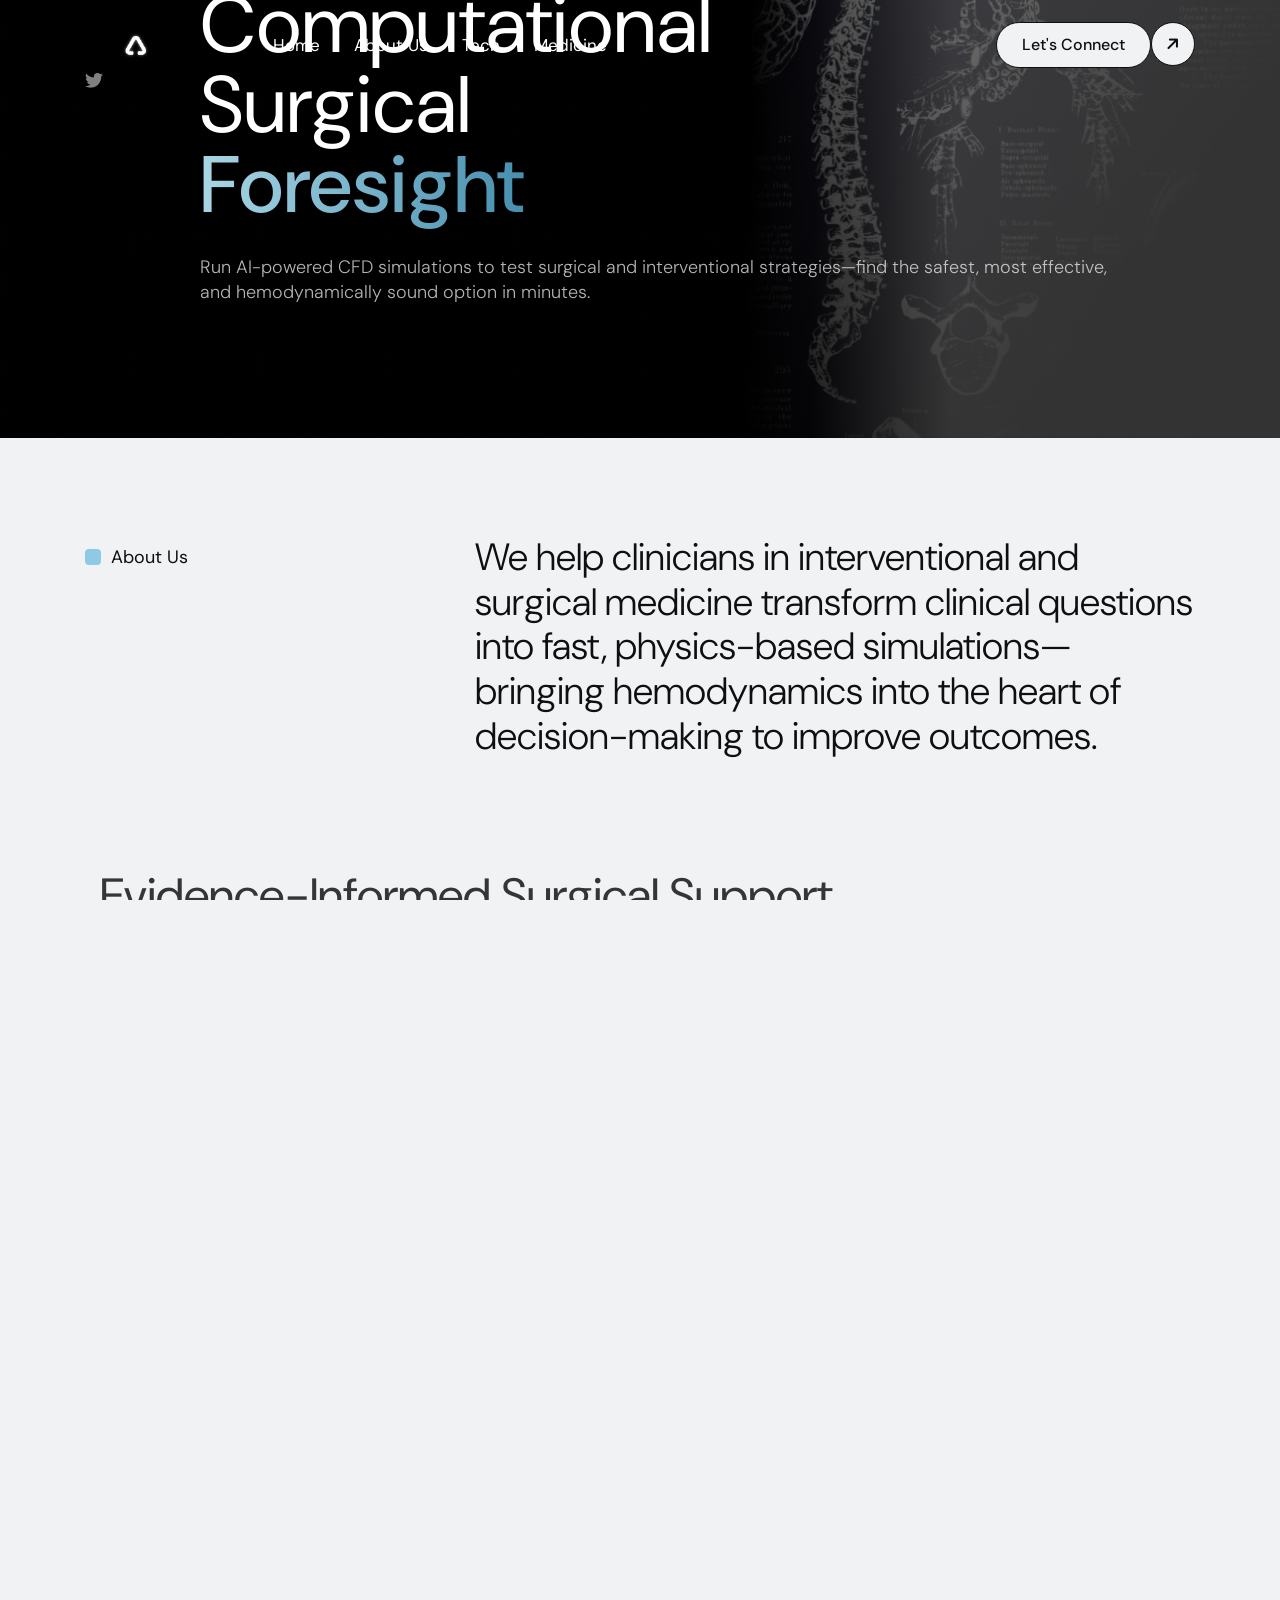
==== index.html @ a86512cd "Organize site for Github pages" ====
<!DOCTYPE html>
<html lang="en">

<head>
  <meta charset="UTF-8">
  <meta http-equiv="X-UA-Compatible" content="IE=edge">
  <meta name="viewport" content="width=device-width, initial-scale=1.0">
  <meta name="description" content="Feux HTML Template">

  <title>Radiel Health</title>

  <!-- Fav Icon -->
  <link rel="icon" type="image/x-icon" href="assets/imgs/logo/favicon.png">





  <!-- Vendor CSS Files -->
  <link rel="stylesheet" href="assets/vendor/bootstrap.min.css">
  <link rel="stylesheet" href="assets/vendor/all.min.css">
  <link rel="stylesheet" href="assets/vendor/swiper-bundle.min.css">
  <link rel="stylesheet" href="assets/vendor/progressbar.css">
  <link rel="stylesheet" href="assets/vendor/meanmenu.min.css">
  <link rel="stylesheet" href="assets/vendor/magnific-popup.css">
  <link rel="stylesheet" href="assets/vendor/animate.min.css">
  <link rel="stylesheet" href="assets/vendor/nice-select.css">

  <!-- Template Main CSS File -->
  <link rel="stylesheet" href="assets/css/style.css">

  <!-- Custom styles for equal sizing -->
  <style>
    .about-area-6 .section-content {
      display: flex;
      justify-content: space-between;
      align-items: center;
      gap: 20px;
    }
    
    .about-area-6 .thumb.thumb-3 {
      flex: 1;
      max-width: 33.333%;
      margin: 0;
    }

    .about-area-6 {
      padding-bottom: 50px;   /* Reduced padding */
      margin-bottom: 60px;    /* Back to original margin */
      position: relative;     /* Ensure proper stacking */
      z-index: 1;            /* Keep it above background but below other sections */
    }

    .about-area-6-inner {
      padding: 60px 0;       /* Add vertical padding to inner container */
    }

    /* Custom styling for Evidence-Informed Surgical Support */
    .process-area .section-title,
    .about-area-4 .section-title {
      font-size: 48px;  /* Larger font size */
      line-height: 1.2;  /* Comfortable line height */
      margin-bottom: 30px;  /* Space below the title */
      font-weight: 400;  /* Normal weight */
    }

    .process-area .section-subtitle,
    .about-area-4 .section-subtitle {
      font-size: 18px;  /* Subtitle size */
      margin-bottom: 15px;  /* Space below subtitle */
    }

    /* Custom styling for GNN section title */
    .video-area .section-title {
      font-size: 48px;  /* Match Evidence-Informed Surgical Support size */
      line-height: 1.2;  /* Comfortable line height */
      margin-bottom: 30px;  /* Space below the title */
      font-weight: 400;  /* Normal weight */
    }

    /* Hero section title styling */
    .hero-area-5 .section-title {
      font-size: 80px;  /* Larger hero title */
      line-height: 1;   /* Tighter line height to maintain section size */
      font-weight: 400; /* Normal weight */
      margin-bottom: 30px;
    }

    /* Hide explore details buttons */
    .hero-area-5 .btn-wrapper {
      display: none; /* Hide the buttons completely */
    }

    /* Maintain section spacing but reduce bottom padding */
    .hero-area-5 .section-content-wrapper {
      padding: inherit;  /* Keep existing padding */
      padding-bottom: 40px;  /* Reduced bottom padding */
    }

    .hero-area-5-inner.section-spacing {
      padding-bottom: 60px;  /* Reduced section spacing */
    }

    /* Footer background styling */
    .footer-area-2 {
      position: relative;
      background-color: #1a1a1a;  /* Dark background color */
    }

    .footer-area-2 .area-bg {
      position: absolute;
      top: 0;
      left: 0;
      width: 100%;
      height: 100%;
      opacity: 0.1;  /* Adjust the opacity of the background pattern */
    }

    /* Sticky header styling */
    .header-sticky.sticky {
      background-color: rgba(26, 26, 26, 0.95);  /* Dark semi-transparent background */
      backdrop-filter: blur(10px);  /* Blur effect for glass morphism */
      -webkit-backdrop-filter: blur(10px);  /* For Safari support */
      box-shadow: 0 4px 30px rgba(0, 0, 0, 0.1);  /* Subtle shadow */
    }

    .header-sticky.sticky .header-logo img {
      filter: brightness(0) invert(1);  /* Make logo white when sticky */
    }

    /* Subtitle decoration styling */
    .section-subtitle:before {
      background-color: #8ECAE6 !important;  /* Light blue color */
      width: 10px;
      height: 10px;
      border-radius: 2px;
    }
    
    /* Targeted fix for neurosurgery section only */
    .service-area .services-wrapper-box .service-box-1:nth-child(3) .content {
      overflow: visible !important;
      height: auto !important;
      min-height: auto !important;
      padding-bottom: 50px !important;
    }
    
    .service-area .services-wrapper-box .service-box-1:nth-child(3) .service-list {
      margin-bottom: 30px !important;
    }
    
    .service-area .services-wrapper-box .service-box-1:nth-child(3) .service-box-inner.body {
      overflow: visible !important;
      padding-bottom: 60px !important;
    }

    /* Make sure the decoration shows on light and dark backgrounds */
    .section-subtitle.light:before {
      background-color: #8ECAE6 !important;
    }
  </style>

</head>


<body class="body-wrapper body-marketing-agency">

  <!-- Preloader -->
  <div id="preloader">
    <div id="container" class="container-preloader">
      <div class="animation-preloader">
        <div class="spinner"></div>

      </div>
      <div class="loader-section section-left"></div>
      <div class="loader-section section-right"></div>
    </div>
  </div>



  <!-- Sroll to top -->
  <div class="progress-wrap">
    <svg class="progress-circle svg-content" width="100%" height="100%" viewBox="-1 -1 102 102">
      <path d="M50,1 a49,49 0 0,1 0,98 a49,49 0 0,1 0,-98"></path>
    </svg>
  </div>

  <!-- side toggle start -->
  <aside class="fix">
    <div class="side-info">
      <div class="side-info-content">
        <div class="offset-widget offset-header">
          <div class="offset-logo">
            <a href="index.html">
              <img src="assets/imgs/logo/logo.png" alt="site logo">
            </a>
          </div>
          <button id="side-info-close" class="side-info-close">
            <i class="fas fa-times"></i>
          </button>
        </div>
        <div class="mobile-menu d-xl-none fix"></div>
        <div class="offset-info-box">
          <h2 class="title">Contact Us</h2>
          <div class="text-wrapper">
            <p class="text">Want to learn more about our technology?</p>
          </div>
          <div class="t-btn-group">
            <a class="t-btn t-btn-primary" href="mailto:hello@radielhealth.com">Email Us</a>
          </div>
        </div>
        
        <div class="offset-widget-box">
          <div class="social-links">
            <a href="https://x.com/HelloRadiel"><i class="fa-brands fa-twitter"></i></a>
          </div>
        </div>
      </div>
    </div>
  </aside>
  <div class="offcanvas-overlay"></div>
  <!-- side toggle end -->

  <!-- search modal start -->
  <div class="modal fade" id="search-template" data-bs-backdrop="static" data-bs-keyboard="false" tabindex="-1"
    aria-labelledby="search-template" aria-hidden="true">
    <button type="button" class="btn-close" data-bs-dismiss="modal" aria-label="Close"></button>
    <div class="modal-dialog modal-dialog-centered">
      <div class="modal-content">
        <div class="modal-body">
          <form action="#" class="form-search">
            <input type="text" placeholder="Search">
            <button type="submit"><i class="fa-solid fa-magnifying-glass"></i></button>
          </form>
        </div>
      </div>
    </div>
  </div>
  <!-- search modal end -->

  <!-- Header area start -->
  <header class="header-area-5">
    <div class="header-main header-sticky">
      <div class="container large">
        <div class="header-area-5-inner">
          <div class="header-logo">
            <a href="index.html">
              <img src="assets/imgs/logo/logo-light.png" class="normal-logo" alt="Site Logo">
            </a>
          </div>
          <div class="header-nav">
            <nav class="main-menu">
              <ul>
                <li><a href="index.html">Home</a></li>
                <li><a href="#about">About Us</a></li>
                <li><a href="#tech">Tech</a></li>
                <li><a href="#medical-impact">Medicine</a></li>
              </ul>
            </nav>
          </div>
          <div class="header-button">
            <div class="t-btn-group">
              <a class="t-btn t-btn-circle" href="mailto:hello@radielhealth.com">
                <i class="fa-solid fa-arrow-right"></i>
              </a>
              <a class="t-btn t-btn-primary" href="mailto:hello@radielhealth.com">Let's Connect</a>
              <a class="t-btn t-btn-circle" href="mailto:hello@radielhealth.com">
                <i class="fa-solid fa-arrow-right"></i>
              </a>
            </div>
          </div>
          <div class="header-offcanvas d-xl-none">
            <button class="side-toggle">
              <i class="fa-solid fa-bars"></i></button>
          </div>
        </div>
      </div>
    </div>
  </header>
  <!-- Header area end -->

  <div class="has-smooth" id="has_smooth"></div>
  <div id="smooth-wrapper">
    <div id="smooth-content">



      <main>

        <!-- hero area stat  -->
        <section class="hero-area-5">
          <div class="area-bg">
            <img src="assets/imgs/shape/radiel_background.png" alt="image">
    
            <div class="dots">
    
            </div>
          </div>
          <div class="container large">
            <div class="hero-area-5-inner section-spacing">
              <div class="section-content-wrapper section-spacing-top">
                <div class="social-links">
                  <a href="https://x.com/HelloRadiel"><i class="fa-brands fa-twitter"></i></a>
                </div>
                <div class="section-content">
                  <div class="section-title-wrapper">
                    <div class="subtitle-wrapper">
                      <span class="section-subtitle char-anim" data-delay="0.60">Radiel Health</span>
                    </div>
                    <div class="title-wrapper fade-anim" data-delay="0.75">
                      <h1 class="section-title">Computational<br>Surgical<br><span style="background: linear-gradient(to right, #A9D6E5, #468FAF); -webkit-background-clip: text; -webkit-text-fill-color: transparent;">Foresight</span></h1>
                    </div>
                  </div>
                  <div class="text-wrapper fade-anim" data-delay="0.90">
                    <p class="text">Run AI-powered CFD simulations to test surgical and interventional strategies—find the safest, most effective, and hemodynamically sound option in minutes.</p>
                  </div>
                  <div class="btn-wrapper fade-anim">
                    <a class="t-btn t-btn-primary" href="mailto:hello@radielhealth.com">Explore Services</a>
                  </div>
                </div>
                <div class="area-shape-image fade-anim" data-delay="1.20" data-direction="top" data-offset="100"
                  data-ease="bounce">
                  <div class="shape-1">
 
                  </div>
                </div>
              </div>
            </div>
          </div>
        </section>
        <!-- hero area end  -->

        <!-- about area start  -->
        <section id="about" class="about-area-5">
          <div class="container">
            <div class="about-area-5-inner section-spacing">
              <div class="section-content-wrapper">
                <div class="content-first fade-anim" data-direction="right">
                  <div class="subtitle-wrapper">
                    <span class="section-subtitle">About Us</span>
                  </div>
                  <div class="content-shape-1">
             
                  </div>
                </div>
                <div class="section-content fade-anim" data-direction="left">
                  <div class="section-title-wrapper">
                    <div class="title-wrapper">
                      <h2 class="section-title">We help clinicians in interventional and surgical medicine transform clinical questions into fast, physics-based simulations—bringing hemodynamics into the heart of decision-making to improve outcomes. </h2>
                    </div>
                  </div>
                  <!-- Removing About Us button wrapper -->
                </div>
              </div>

              <!-- process area start  -->
        <section class="process-area page-services">
          <div class="process-area-inner section-spacing">
            <div class="container">
              <div class="section-header">
                <div class="section-title-wrapper">
                  <!-- <div class="subtitle-wrapper fade-anim">
                    <span class="section-subtitle">About Us</span>
                  </div> -->
                  <div class="title-wrapper fade-anim">
                    <h2 class="section-title">Evidence-Informed Surgical Support</h2>
                  </div>
                </div>
                <div class="btn-wrapper fade-anim">
                  <div class="t-btn-group">
    
                    </a>

                    </a>
                  </div>
                </div>
              </div>
            </div>            <div class="process-wrapper-box fade-anim">
              <div class="container">
                <div class="process-wrapper">
                  <div class="process-box-1 fade-anim">
                    <span class="number">01</span>
                    <div class="thumb">
                      <img src="assets/imgs/icon/icon-1.webp" alt="image">
                    </div>
                    <div class="content">
                      <h3 class="title">Prevent Long-Term Complications</h3>
                      <p class="text">We understand blood flow to identify procedures with decreased complications such as fibrosis.
                        </p>
                    </div>
                  </div>
                  <div class="process-box-1 fade-anim">
                    <span class="number">02</span>
                    <div class="thumb">
                      <img src="assets/imgs/icon/icon-2.webp" alt="image">
                    </div>
                    <div class="content">
                      <h3 class="title">Visualize Blood Flow for Patients</h3>
                      <p class="text">By studying both anatomy and fluid behaviour across different interventions, we can personalize surgeries.</p>
                    </div>
                  </div>
                  <div class="process-box-1 fade-anim">
                    <span class="number">03</span>
                    <div class="thumb">
                      <img src="assets/imgs/icon/icon-3.webp" alt="image">
                    </div>
                    <div class="content">
                      <h3 class="title">Optimize Placement Sites for Interventions</h3>
                      <p class="text">We support surgical design by flagging the vascular access sites most likely to optimize patency.</p>
                    </div>
                  </div>
                </div>
              </div>
            </div>
          </div>
        </section>
        <!-- process area end  -->
   
            </div>
          </div>
        </section>
        <!-- about area end  -->
     <!-- video area start  -->
     <section id="tech" class="video-area fade-anim">
      <div class="area-bg">
        <img src="assets/imgs/shape/tech_background.png" alt="image" style="width: 100%; height: 100%; object-fit: cover; position: absolute; top: 0; left: 0;">
      </div>
      <div class="container">
        <div class="video-area-inner section-spacing">
          <div class="section-content">
            <div class="section-title-wrapper">
              <div class="subtitle-wrapper fade-anim">
                <span class="section-subtitle" style="color: #FFFFFF;">Our Technology</span>
              </div>
              <div class="title-wrapper fade-anim ">
                <h2 class="section-title">We use AI to predict CFD data & speed up simulations.
                  </h2>
              </div>
            </div>
          </div>
        </div>
      </div>
    </section>
    <!-- video area end  -->
        <!-- services area start  -->
        <section class="service-area-5 fade-anim">
          <div class="container">
            <div class="service-area-5-inner section-spacing-top">
              <div class="section-header">
                <div class="section-title-wrapper fade-anim">
                  <div class="subtitle-wrapper">
                    <span class="section-subtitle">Our Technology</span>
                  </div>
                </div>
                <div class="btn-wrapper fade-anim">
                  <div class="t-btn-group">
                    <a class="t-btn t-btn-circle" href="mailto:hello@radielhealth.com">
                      <i class="fa-solid fa-arrow-right"></i>
                    </a>
                    <a class="t-btn t-btn-primary" href="mailto:hello@radielhealth.com">Our Services</a>
                    <a class="t-btn t-btn-circle" href="mailto:hello@radielhealth.com">
                      <i class="fa-solid fa-arrow-right"></i>
                    </a>
                  </div>
                </div>
              </div>
              <div class="services-wrapper-box fade-anim">
                <div class="services-wrapper">
                  <div class="area-bg">
                    <img src="assets/imgs/shape/tech_background.jpg" alt="image">
                  </div>
                  <ul class="nav nav-pills" id="pills-tab" role="tablist">
                    <li class="nav-item" role="presentation">
                      <div class="nav-link active" id="pills-home-tab" data-bs-toggle="pill"
                        data-bs-target="#pills-home" role="tab" aria-controls="pills-home" aria-selected="true">
                        <div class="service-name">
                          <h2 class="title">Computational Fluid Dynamics (CFD) <span class="number">/01</span></h2>
                        </div>
                      </div>
                    </li>
                    <li class="nav-item" role="presentation">
                      <div class="nav-link" id="pills-profile-tab" data-bs-toggle="pill" data-bs-target="#pills-profile"
                        role="tab" aria-controls="pills-profile" aria-selected="false">
                        <div class="service-name">
                          <h2 class="title">Graph Neural Networks (GNNs) <span class="number">/02</span></h2>
                        </div>
                      </div>
                    </li>
                    <li class="nav-item" role="presentation">
                      <div class="nav-link" id="pills-contact-tab" data-bs-toggle="pill" data-bs-target="#pills-contact"
                        role="tab" aria-controls="pills-contact" aria-selected="false">
                        <div class="service-name">
                          <h2 class="title">Radiology-Guided CFD Pipeline<span class="number">/03</span></h2>
                        </div>
                      </div>
                    </li>
                    <li class="nav-item" role="presentation">
                      <div class="nav-link" id="pills-disabled-tab" data-bs-toggle="pill"
                        data-bs-target="#pills-disabled" role="tab" aria-controls="pills-disabled"
                        aria-selected="false">
                        <div class="service-name">
                          <h2 class="title">Physics Residuals & Error Analysis<span class="number">/04</span></h2>
                        </div>
                      </div>
                    </li>
                  </ul>
                  <div class="tab-content" id="pills-tabContent">
                    <div class="tab-pane fade show active" id="pills-home" role="tabpanel"
                      aria-labelledby="pills-home-tab" tabindex="0">
                      <div class="service-box-5">
                        <div class="area-bg">
                          <img src="assets/imgs/shape/shape-33.webp" alt="image">
                        </div>
                        <div class="thumb">
                          <img src="assets/imgs/icon/icon-10.webp" alt="image">
                        </div>
                        <div class="content">
                          <h3 class="title">Computational Fluid Dynamics</h3>
                          <p class="text">We run CFD simulations in vascular, cardiac and neurovascular interventions to build training datasets for our AI models. We are studying the following metrics: </p>
                          <div class="feature-list">
                            <ul>
                              <li>Wall Shear Stress (WSS)</li>
                              <li>Oscillatory Shear Index (OSI)</li>
                              <li>Time Averaged Wall Shear Stress (TAWSS)</li>
                              <li>Energy Loss</li>
                            </ul>
                          </div>
                          <!-- Removing "View Details" button -->
                        </div>
                      </div>
                    </div>
                    <div class="tab-pane fade" id="pills-profile" role="tabpanel" aria-labelledby="pills-profile-tab"
                      tabindex="0">
                      <div class="service-box-5">
                        <div class="area-bg">
                          <img src="assets/imgs/shape/shape-33.webp" alt="image">
                        </div>
                        <div class="thumb">
                          <img src="assets/imgs/icon/icon-28.webp" alt="image">
                        </div>
                        <div class="content">
                          <h3 class="title">Graph Neural Networks (GNNs)</h3>
                          <p class="text">GNNs are AI models where nodes and edges represent blood vessel anatomy and flow. These help capture how vessel structure influences blood dynamics and:</p>
                          <div class="feature-list">
                            <ul>
                              <li>Obtain CFD data without long simulations</li>
                              <li>Get real-time predictions of blood flow</li>
                              <li>Personlize interventions</li>
                              <li>Identify high risk complications</li>
                            </ul>
                          </div>
                          <!-- Removing "View Details" button -->
                        </div>
                      </div>
                    </div>
                    <div class="tab-pane fade" id="pills-contact" role="tabpanel" aria-labelledby="pills-contact-tab"
                      tabindex="0">
                      <div class="service-box-5">
                        <div class="area-bg">
                          <img src="assets/imgs/shape/shape-33.webp" alt="image">
                        </div>
                        <div class="thumb">
                          <img src="assets/imgs/icon/icon-29.webp" alt="image">
                        </div>
                        <div class="content">
                          <h3 class="title">Radiology-Guided CFD Pipeline</h3>
                          <p class="text">We streamline the process of using medical imaging for flow modeling. Our pipeline segments vessels and prepares them for simulation with minimal manual input.</p>
                          <div class="feature-list">
                            <ul>
                              <li>Supports CT, MRI, ultrasound</li>
                              <li>Automatic vessel segmentation</li>
                              <li>Reconstructs 3D Models</li>
                              <li>Uses filetypes already in the clinic</li>
                            </ul>
                          </div>
                          <!-- Removing "View Details" button -->
                        </div>
                      </div>
                    </div>
                    <div class="tab-pane fade" id="pills-disabled" role="tabpanel" aria-labelledby="pills-disabled-tab"
                      tabindex="0">
                      <div class="service-box-5">
                        <div class="area-bg">
                          <img src="assets/imgs/shape/shape-33.webp" alt="image">
                        </div>
                        <div class="thumb">
                          <img src="assets/imgs/icon/icon-30.webp" alt="image">
                        </div>
                        <div class="content">
                          <h3 class="title">Physics Residuals & Error Analysis</h3>
                          <p class="text">We monitor the outputs our AI models generate and evaluate physics equations with them. This ensures our models are always grounded in physics.
                          </p>
                          <div class="feature-list">
                            <ul>
                              <li>Navier-Stokes Equations</li>
                              <li>Continuity Equation</li>
                              <li>Momentum Equation</li>
                              <li>Energy Equation</li>
                            </ul>
                          </div>
                          <!-- Removing "View Details" button -->
                        </div>
                      </div>
                    </div>
                  </div>
                </div>
              </div>
        </section>
        <!-- services area end  -->

                        <!-- about area start  -->
                        <section id="medical-impact" class="about-area-4">
                          <div class="container">
                            <div class="about-area-4-inner section-spacing">
                              <div class="section-content-wrapper">
                                <div class="thumb fade-anim" data-direction="left">
                                  <img src="assets/imgs/shape/shape-23.webp" alt="image">
                                </div>
                                <div class="section-content">
                                  <div class="section-title-wrapper fade-anim">
                                    <div class="subtitle-wrapper">
                                      <span class="section-subtitle">The Medical Impact</span>
                                    </div>
                                    <div class="title-wrapper">
                                      <h2 class="section-title">Shaping the Future of Medicine</h2>
                                    </div>
                                  </div>
                                  <div class="text-wrapper fade-anim" data-direction="right">
                                    <p class="text">We are passionate about using our AI models to improve patient outcomes.</p>
                                    <p class="text">We anticipate that our models could be used in cardiothoracic surgery, vascular surgery, interventional radiology and neurovascular surgery. Scroll further to learn more.</p>
                                  </div>
                                </div>
                              </div>
                            </div>
                          </div>
                        </section>
                        <!-- about area end  -->
          <!-- about area start  -->
          <div class="about-area-6">
            <div class="about-area-6-inner">
              <div class="section-content fade-anim">
                <div class="thumb thumb-3">
                  <span class="brand-text">Vascular Surgery</span>
                  <div class="image img_anim_reveal">
                    <img src="assets/imgs/shape/avf.png" alt="image">
                  </div>
                </div>
                <div class="thumb thumb-3">
                  <span class="brand-text">Cardiac Surgery</span>
                  <div class="image img_anim_reveal">
                    <img src="assets/imgs/shape/cardio.png" alt="image">
                  </div>
                </div>
                <div class="thumb thumb-3">
                  <span class="brand-text">Neurosurgery</span>
                  <div class="image img_anim_reveal">
                    <img src="assets/imgs/shape/neurovas.png" alt="image">
                  </div>
                </div>
              </div>
            </div>
          </div>
          <!-- about area end  -->

        <!-- service area start  -->
        <section class="service-area">
          <div class="service-area-inner section-spacing-top">
            <div class="container">
              <div class="section-header">
                <div class="section-title-wrapper fade-anim">
                  <div class="subtitle-wrapper">
                    <span class="section-subtitle">The Medical Impact</span>
                  </div>
                  <div class="title-wrapper">
    
                  </div>
                </div>
                <div class="btn-wrapper fade-anim">
                  <div class="t-btn-group">
                    <a class="t-btn t-btn-circle" href="mailto:hello@radielhealth.com">
                      <i class="fa-solid fa-arrow-right"></i>
                    </a>
                    <a class="t-btn t-btn-primary" href="mailto:hello@radielhealth.com">See All Services</a>
                    <a class="t-btn t-btn-circle" href="mailto:hello@radielhealth.com">
                      <i class="fa-solid fa-arrow-right"></i>
                    </a>
                  </div>
                </div>
              </div>
            </div>
            <div class="services-wrapper-box">
              <div class="services-wrapper header-stacking-items">
                <div class="service-box-1 item">
                  <div class="container">
                    <div class="header">
                      <div class="number">(01)</div>
                      <h3 class="title">Vascular Surgery <span><img src="assets/imgs/shape/shape-50.webp" alt="image"></span></h3>
                    </div>
                    <div class="service-box-inner body">
                      <div class="btn-wrapper">
                        <div class="t-btn">
                          <!-- Removed "Show Details" text -->
                          <svg viewBox="0 0 123 115" fill="none" xmlns="http://www.w3.org/2000/svg">
                            <path fill-rule="evenodd" clip-rule="evenodd"
                              d="M7.67648 102.817L94.6863 16.8148H0.999996V0.999997H122V108.409H106V27.9975L18.9902 114L7.67648 102.817Z"
                              stroke="#FFFFFF" />
                          </svg>
                        </div>
                      </div>
                      <div class="content">
                        <p class="text">This includes vascular access and stent placement. For example, AV Fistula & graft patency are based on blood flow. We predict the optimal site that allows for graft patency and demonstrate the estimated blood flow maps.</p>
                        <ul class="service-list">
                          <li>1. AV Fistula/Graft Patency Prediction</li>
                          <li>2. Aortic Aneurysm Prediction</li>
                          <li>3. Endovascular Stent Placement</li>
                        </ul>
                      </div>
                    </div>
                  </div>
                </div>
                <div class="service-box-1 item">
                  <div class="container">
                    <div class="header">
                      <div class="number">(02)</div>
                      <h3 class="title">Cardiac Surgery <span><img src="assets/imgs/shape/shape-50.webp" alt="image"></span>
                      </h3>
                    </div>
                    <div class="service-box-inner body">
                      <div class="btn-wrapper">
                        <div class="t-btn">
                          <!-- Removed "Show Details" text -->
                          <svg viewBox="0 0 123 115" fill="none" xmlns="http://www.w3.org/2000/svg">
                            <path fill-rule="evenodd" clip-rule="evenodd"
                              d="M7.67648 102.817L94.6863 16.8148H0.999996V0.999997H122V108.409H106V27.9975L18.9902 114L7.67648 102.817Z"
                              stroke="#FFFFFF" />
                          </svg>
                        </div>
                      </div>
                      <div class="content">
                        <p class="text">This includes high-risk cardiac procedures such as graft, valve placement and reconstructions. For example, in pediatric cases, we work on optimizing long-term flow in patients.</p>
                        <ul class="service-list">
                          <li>1.  Coronary Artery Bypass Graft (CABG) Flow</li>
                          <li>2. Aortic Valve Replacement (AVR) Flow</a></li>
                          <li>3. Fontan Circuit Optimization</li>
                        </ul>
                      </div>
                    </div>
                  </div>
                </div>
                <div class="service-box-1 item">
                  <div class="container">
                    <div class="header">
                      <div class="number">(03)</div>
                      <h3 class="title">Neurosurgery<span><img src="assets/imgs/shape/shape-50.webp" alt="image"></span>
                      </h3>
                    </div>
                    <div class="service-box-inner body">
                      <div class="btn-wrapper">
                        <div class="t-btn">
                          <!-- Removed "Show Details" text -->
                          <svg viewBox="0 0 123 115" fill="none" xmlns="http://www.w3.org/2000/svg">
                            <path fill-rule="evenodd" clip-rule="evenodd"
                              d="M7.67648 102.817L94.6863 16.8148H0.999996V0.999997H122V108.409H106V27.9975L18.9902 114L7.67648 102.817Z"
                              stroke="#FFFFFF" />
                          </svg>
                        </div>
                      </div>
                      <div class="content">
                        <p class="text">This includes cerebrovascular procedures where personalized blood flow modeling can improve outcomes such as rupture prevention and long-term durability. Using AI and CFD, we support neurosurgeons in reducing uncertainty and enhancing surgical planning.</p>
                        <ul class="service-list">
                          <li>1. Intracranial Aneurysm Rupture Risk Prediction</li>
                          <li>2. Flow Diversion and Stent Planning</li>
                          <li>3. Arteriovenous Malformation (AVM) Flow Analysis</li>
                        </ul>
                      </div>
                    </div>
                  </div>
                </div>
              </div>
            </div>
            <div class="final"></div>
          </div>
        </section>
        <!-- service area end  -->

      </main>

      <!-- footer area start  -->
      <footer class="footer-area-2">
        <div class="area-bg">
          <img src="assets/imgs/shape/footer.png" alt="image">
        </div>
        <div class="cta-area fade-anim">
          <div class="container">
            <div class="cta-area-inner">
              <div class="section-header">
                <div class="section-title-wrapper fade-anim">
                  <div class="subtitle-wrapper">
                    <span class="section-subtitle">Pilot our Technology!</span>
                  </div>
                  <div class="title-wrapper">
                    <h2 class="section-title">Connect for a Demo</h2>
                  </div>
                </div>
                <div class="btn-wrapper fade-anim">
                  <div class="t-btn-group">
                    <a class="t-btn t-btn-circle" href="mailto:hello@radielhealth.com">
                      <i class="fa-solid fa-arrow-right"></i>
                    </a>
                    <a class="t-btn t-btn-primary" href="mailto:hello@radielhealth.com">Contact Us</a>
                    <a class="t-btn t-btn-circle" href="mailto:hello@radielhealth.com">
                      <i class="fa-solid fa-arrow-right"></i>
                    </a>
                  </div>
                </div>
              </div>
            </div>
          </div>
        </div>
        <div class="container">
          <div class="footer-widget-wrapper-box">
            <div class="footer-widget-wrapper">
              <div class="footer-widget-box">
                <div class="info-box">
                  <div class="footer-logo">
                    <a href="index.html"><img src="assets/imgs/logo/footer.png" alt="site logo"></a>
                  </div>
                  <div class="text-wrapper">
                    <p class="text">Predictive blood flow for surgical planning.</p>
                  </div>
                  <div class="social-links">
                    <a href="https://x.com/HelloRadiel"><i class="fa-brands fa-twitter"></i></a>
                  </div>
                </div>
              </div>
              <div class="footer-widget-box">

                </ul>
              </div>
              <div class="footer-widget-box">
      
                </ul>
              </div>
              <div class="footer-widget-box">
                <h2 class="title">Contact Us</h2>
                <ul class="footer-nav-list contact">
                  <li><span class="nav-title">Email Us</span><a href="mailto:hello@radielhealth.com">hello@radielhealth.com</a></li>
                  <li><span class="nav-title">Locations</span>Brisbane, Australia<br> Toronto, Canada</li>
                </ul>
              </div>
            </div>
          </div>
        </div>
        <div class="copyright-area">
          <div class="container">
            <div class="copyright-area-inner">
              <div class="copyright-text">
                <p class="text">Copyright © 2025 <a href="#">Radiel Health</a>. 
              </div>
              <ul class="copyright-nav-list">
     
              </ul>
            </div>
          </div>
        </div>
      </footer>
      <!-- footer area end  -->

    </div>
  </div>



  <!-- Vendor JS Files -->
  <script src="assets/vendor/jquery-3.7.1.min.js"></script>
  <script src="assets/vendor/bootstrap.bundle.min.js"></script>
  <script src="assets/vendor/jquery.magnific-popup.min.js"></script>
  <script src="assets/vendor/swiper-bundle.min.js"></script>
  <script src="assets/vendor/counter.js"></script>
  <script src="assets/vendor/progressbar.js"></script>
  <script src="assets/vendor/gsap.min.js"></script>
  <script src="assets/vendor/ScrollSmoother.min.js"></script>
  <script src="assets/vendor/ScrollTrigger.min.js"></script>
  <script src="assets/vendor/SplitText.min.js"></script>
  <script src="assets/vendor/jquery.meanmenu.min.js"></script>
  <script src="assets/vendor/jquery.nice-select.min.js"></script>
  <script src="assets/vendor/backToTop.js"></script>

  <!-- Template Main JS File -->
  <script src="assets/js/main.js"></script>



</body>

</html>
</html>
---- assets/vendor/progressbar.css ----
.sonny_progressbar {
	margin-bottom: 16px;
}
.sonny_progressbar p.title {
	font-size: 18px;
	line-height: 20px;
	margin: 0;
	padding: 10px 0;
}
.sonny_progressbar .bar-container {
	position: relative;
	height: 40px;
	border-radius: 25px;
}
.sonny_progressbar .bar-container.shadow {
	-moz-box-shadow: 0px 5px 7px -3px rgba(0,0,0,.5);
	-webkit-box-shadow: 0px 5px 7px -3px rgba(0,0,0,.5);
	box-shadow: 0px 5px 7px -3px rgba(0,0,0,.5);
}
.sonny_progressbar .backgroundBar {
	position: absolute;
	bottom: 0;
	top: 0;
	left: 0;
	right: 0;
}
.sonny_progressbar .bar {
	position: absolute;
	top: 0;
	left: 0;
	height: 100%;
	border-radius: 25px;
}
.sonny_progressbar .targetBar {
	position: absolute;
	top: 0;
	left: 0;
	height: 100%;
	-webkit-animation: Animation 2s infinite ease-in-out;
	-moz-animation: Animation 2s infinite ease-in-out;
	animation: Animation 2s infinite ease-in-out;
}
.sonny_progressbar .targetBar.loader {
	-webkit-animation: AnimationB 4s infinite ease-in-out;
	-moz-animation: AnimationB 4s infinite ease-in-out;
	animation: AnimationB 4s infinite ease-in-out;
	background-image: url('animated-overlay.gif');
}
.sonny_progressbar .bar-container.border .bar, .sonny_progressbar .bar-container.border .targetBar, .sonny_progressbar .bar-container.border .backgroundBar {
	border-bottom: 3px solid rgba(0,0,0,.2);
}
.sonny_progressbar .progress-percent {
	font-size: 20px;
	position: absolute;
	inset-inline-end: 15px;
	top:-24px;
}

@keyframes Animation {
  0%   { opacity:.4; }
  50%   { opacity:1; }
  100% { opacity:.4; }
}
@-moz-keyframes Animation{
  0%   { opacity:.4; }
  50%   { opacity:1; }
  100% { opacity:.4; }
}
@-webkit-keyframes Animation{
  0%   { opacity:.4; }
  50%   { opacity:1; }
  100% { opacity:.4; }
}
@keyframes AnimationB {
  0%   { opacity:.01; }
  50%   { opacity:.1; }
  100% { opacity:.01; }
}
@-moz-keyframes AnimationB {
  0%   { opacity:.01; }
  50%   { opacity:.1; }
  100% { opacity:.01; }
}
@-webkit-keyframes AnimationB {
  0%   { opacity:.01; }
  50%   { opacity:.1; }
  100% { opacity:.01; }
}
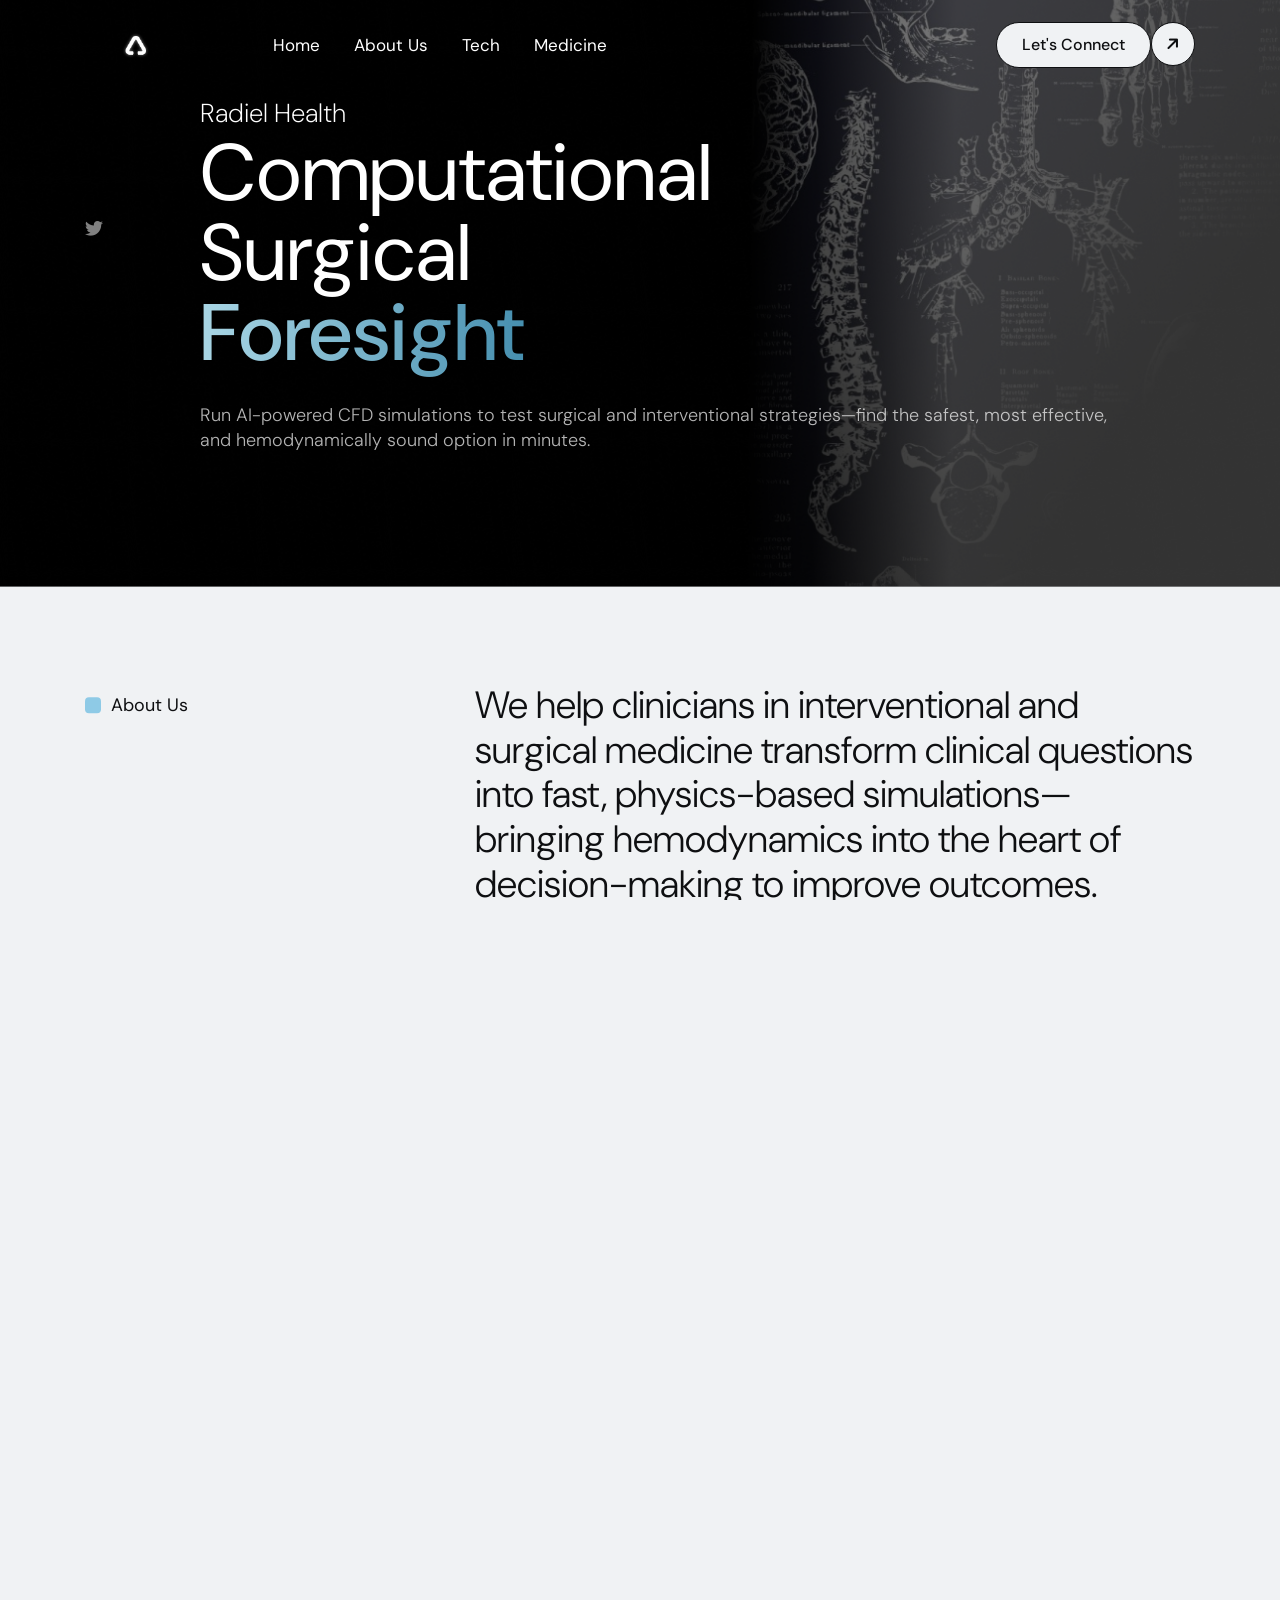
==== commit 4ecff621: "Adding cname" ====
--- a/index.html
+++ b/index.html
@@ -5,7 +5,8 @@
   <meta charset="UTF-8">
   <meta http-equiv="X-UA-Compatible" content="IE=edge">
   <meta name="viewport" content="width=device-width, initial-scale=1.0">
-  <meta name="description" content="Feux HTML Template">
+  <meta name="description" content="Radiel Health Home Page- Computational Surgical Foresight">
+  <meta name="keywords" content="Radiel Health, Computational Surgical Foresight, AI-powered CFD simulations, surgical strategies, hemodynamics, medical technology">
 
   <title>Radiel Health</title>
 
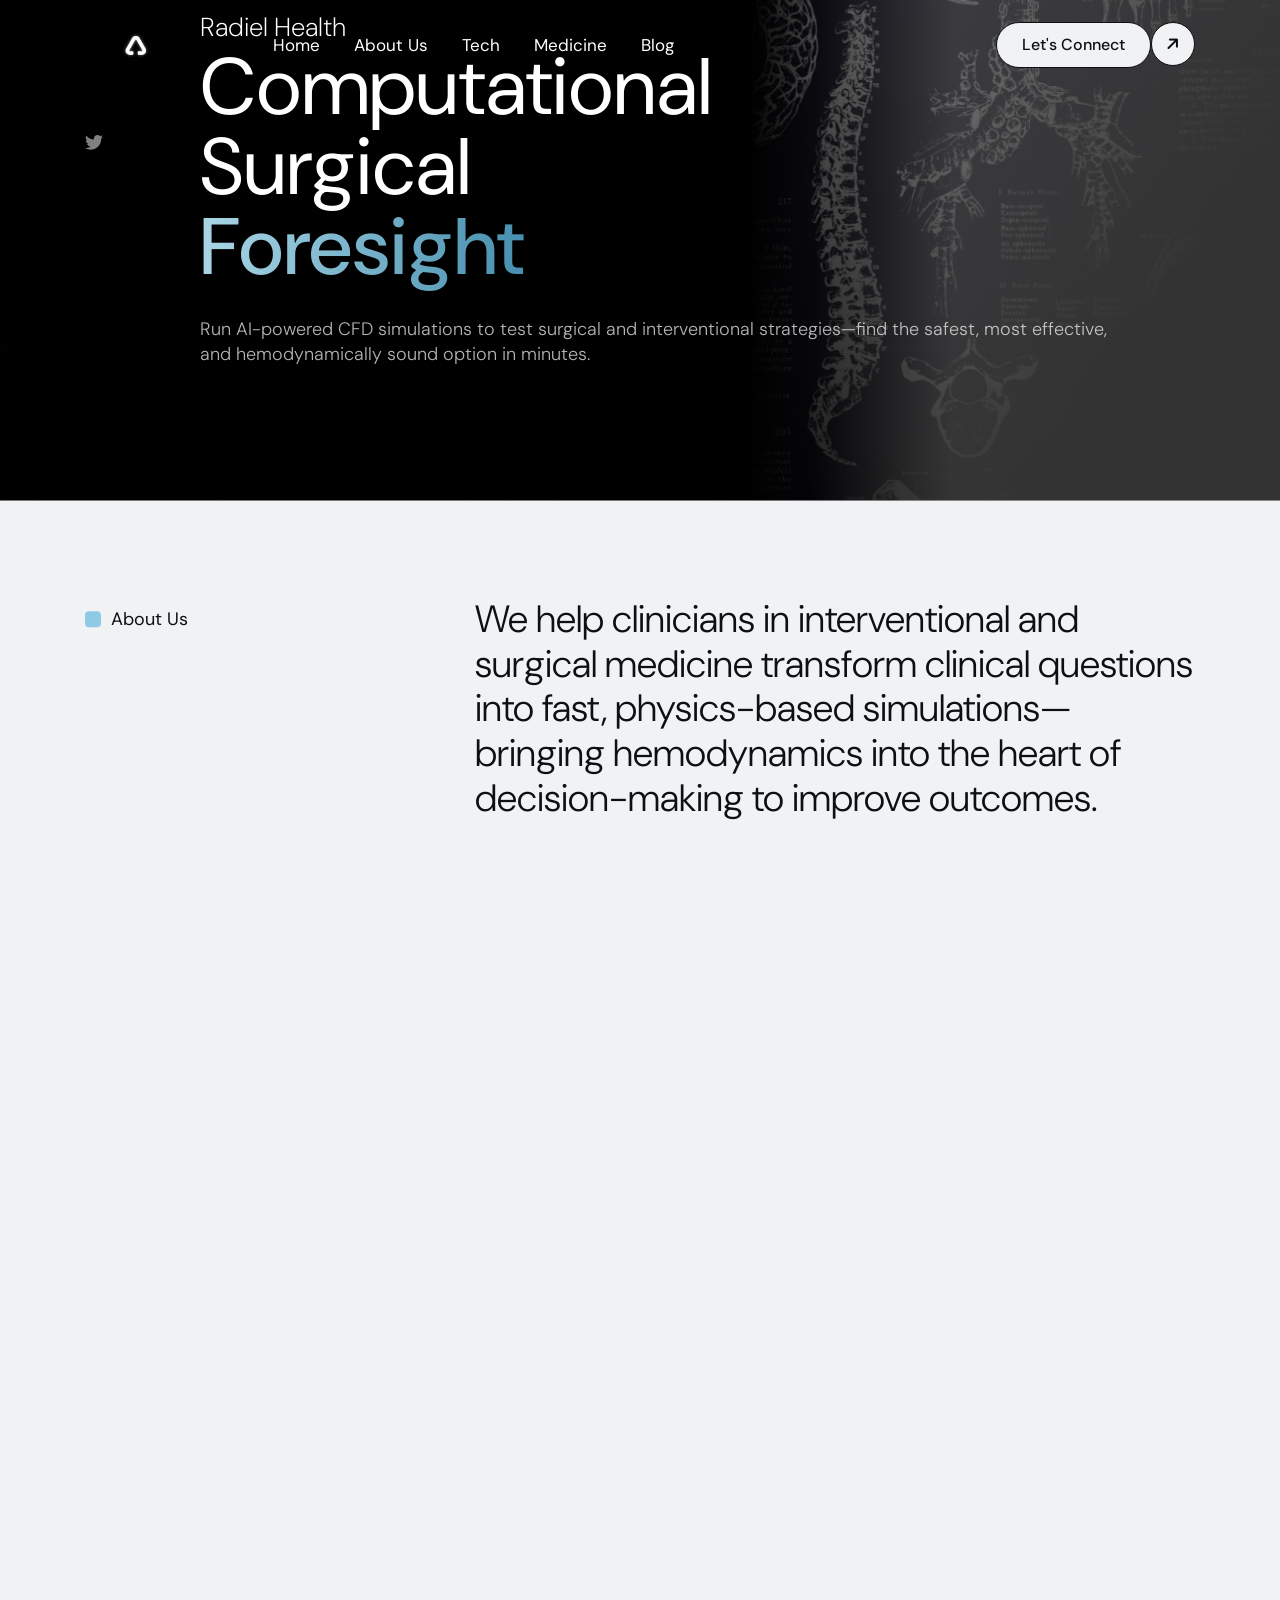
==== commit ac722bf5: "Update index.html" ====
--- a/index.html
+++ b/index.html
@@ -256,6 +256,7 @@
                 <li><a href="#about">About Us</a></li>
                 <li><a href="#tech">Tech</a></li>
                 <li><a href="#medical-impact">Medicine</a></li>
+                <li><a href="https://radielhealth.notion.site/">Blog</a></li>
               </ul>
             </nav>
           </div>
@@ -895,4 +896,4 @@
 </body>
 
 </html>
-</html>+</html>
